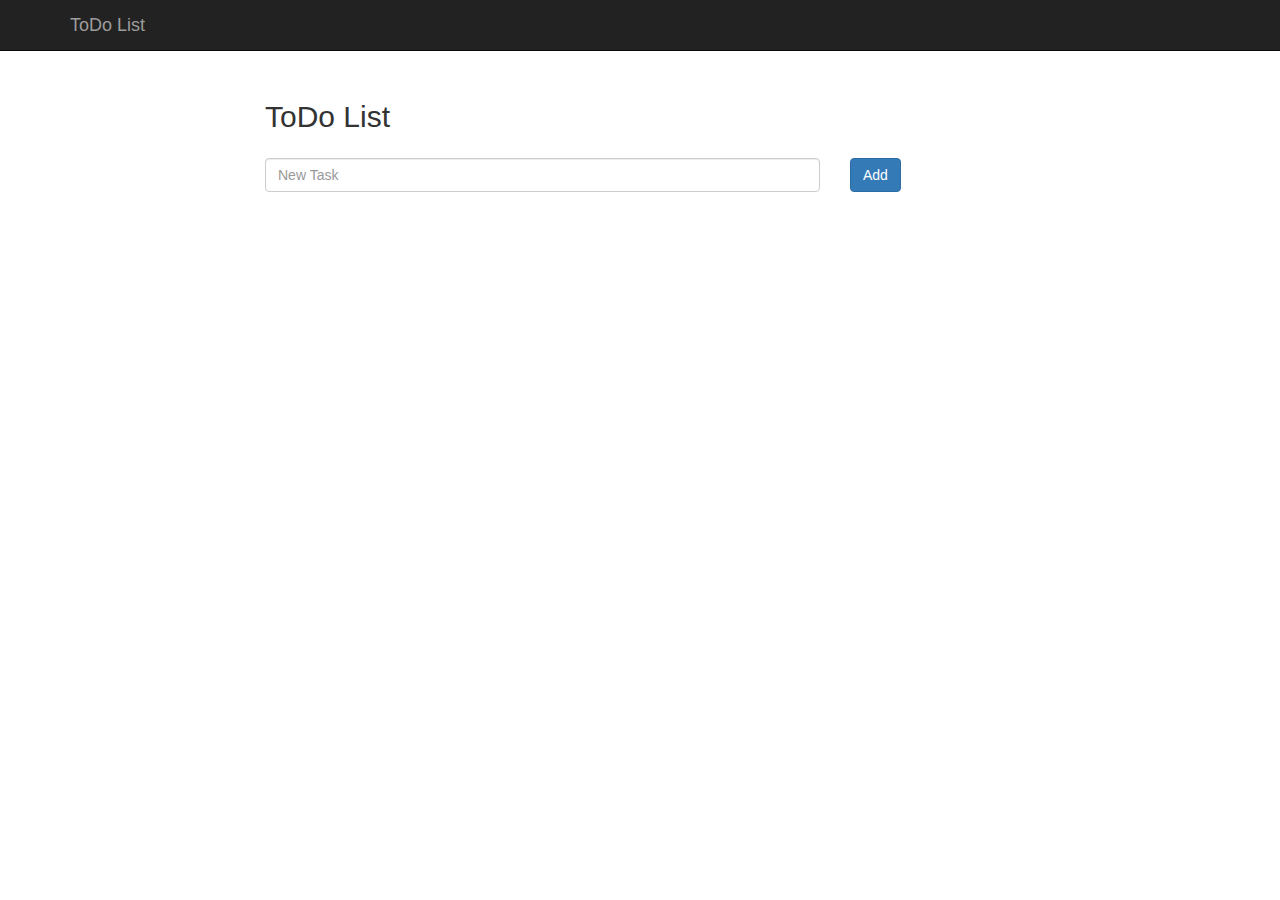
==== todo.html @ 38fd7d15 "working on todolist" ====
<!DOCTYPE html>
<html lang="en">
<head>
  <meta charset="UTF-8">
  <meta name="viewport" content="width=device-width, initial-scale=1.0">
  <meta http-equiv="X-UA-Compatible" content="ie=edge">
  <title>To-Do-List</title>
  <link rel="stylesheet" href="styles.css">
  <link rel="stylesheet" href="https://maxcdn.bootstrapcdn.com/bootstrap/3.3.7/css/bootstrap.min.css" integrity="sha384-BVYiiSIFeK1dGmJRAkycuHAHRg32OmUcww7on3RYdg4Va+PmSTsz/K68vbdEjh4u" crossorigin="anonymous">
</head>
<body>

  <nav class="navbar navbar-inverse navbar-fixed-top">
    <div class="container">
      <div class="navbar-header">
        <span class="navbar-brand" >ToDo List</span>
      </div>
    </div>
  </nav>

  <div class="container">

    <div class="content-area row">
      <div class="col-md-2 col-xs-2 col-lg-2 col-sm-2"></div>

      <div class="col-md-8 col-xs-8 col-lg-8 col-sm-8">
        <h2>ToDo List</h2>

        <div class="row input-area">

          <div class="form-group col-md-9">
            <input type="text" placeholder="New Task" class="form-control" id="addTask">
          </div>
          <div class="form-group col-md-1">
            <button class="btn btn-primary" onclick="toDo.addTaskClick()">Add</button>
          </div>
        </div>

        <ul class="list-group" id="taskList"></ul>
      </div>

      <div class="col-md-2 col-xs-2 col-lg-2 col-sm-2"></div>
    </div>

  </div><!-- /.container -->

  <script src="https://code.jquery.com/jquery-3.2.1.min.js"></script>
  <script src="https://maxcdn.bootstrapcdn.com/bootstrap/3.3.7/js/bootstrap.min.js" integrity="sha384-Tc5IQib027qvyjSMfHjOMaLkfuWVxZxUPnCJA7l2mCWNIpG9mGCD8wGNIcPD7Txa" crossorigin="anonymous"></script>
  <script src="./scripts.js"></script>
</body>
</html>
---- styles.css ----
body {
  padding-top: 50px;
}
.background{
  background-image: url(https://orig00.deviantart.net/0e81/f/2015/106/1/c/the_early_bird__pixel_animation__by_vannbun-d8py54k.gif)
}
.starter-template {
  padding: 40px 15px;
  text-align: center;
}
.content-area {
  margin: 30px;
}
.input-area {
  margin: 25px;
}
.task-text {
  display: flex;
  align-items: center;
  height: 40px;
}
.hidden {
  display: none;
}
.delete-icon-area {
  display: flex;
  align-items: center;
  height: 40px;
}
.delete-icon {
  color: red;
}
.complete {
  text-decoration: line-through;
}
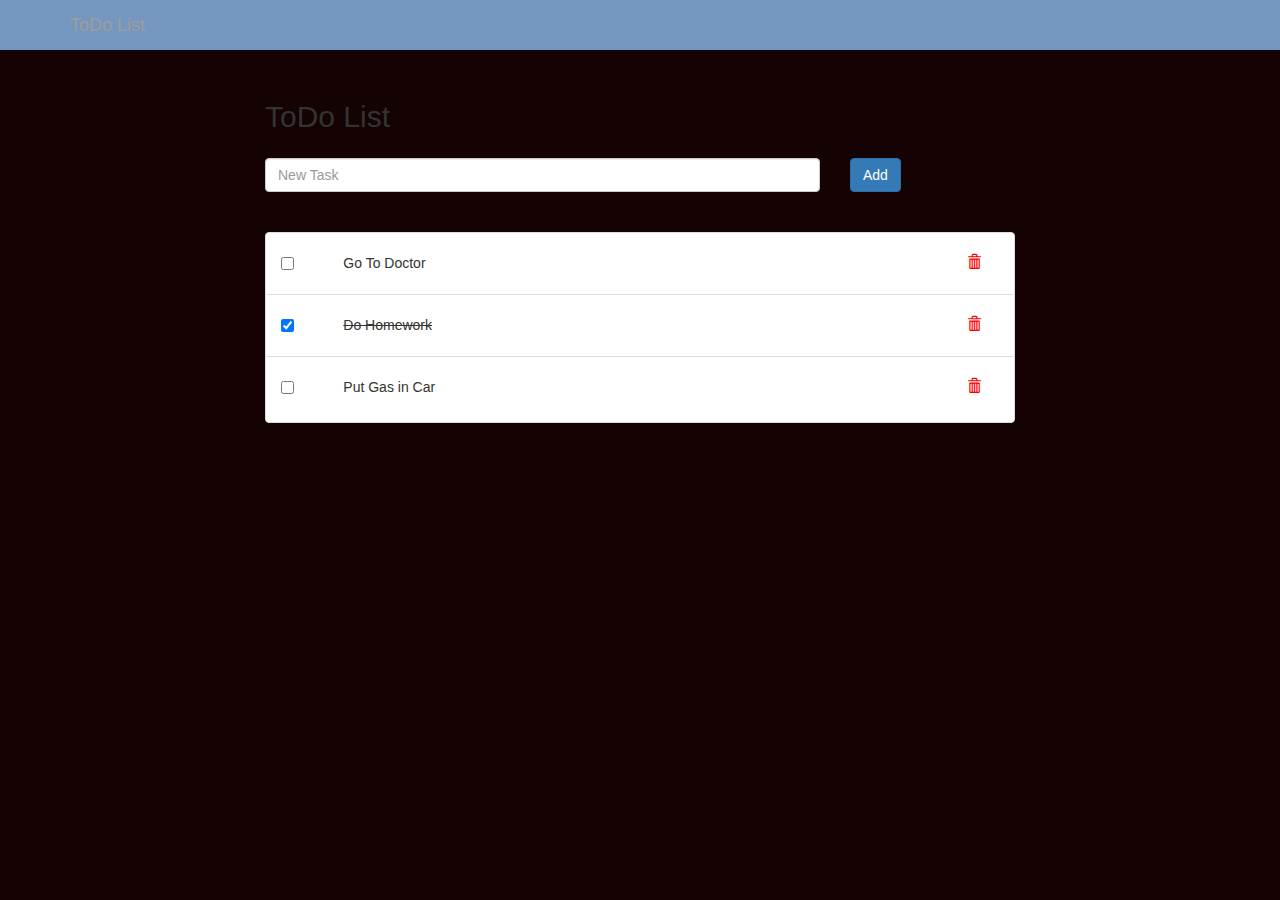
==== commit 0d10ba6f: "done with CSS and Java" ====
--- a/todo.html
+++ b/todo.html
@@ -46,6 +46,6 @@
 
   <script src="https://code.jquery.com/jquery-3.2.1.min.js"></script>
   <script src="https://maxcdn.bootstrapcdn.com/bootstrap/3.3.7/js/bootstrap.min.js" integrity="sha384-Tc5IQib027qvyjSMfHjOMaLkfuWVxZxUPnCJA7l2mCWNIpG9mGCD8wGNIcPD7Txa" crossorigin="anonymous"></script>
-  <script src="./scripts.js"></script>
+  <script src="scripts.js"></script>
 </body>
 </html>--- a/styles.css
+++ b/styles.css
@@ -1,9 +1,13 @@
 
 body {
   padding-top: 50px;
+  background-color: #150202 !important;
 }
-.background{
+.container{
   background-image: url(https://orig00.deviantart.net/0e81/f/2015/106/1/c/the_early_bird__pixel_animation__by_vannbun-d8py54k.gif)
+}
+.navbar-inverse {
+  background-color: #7597bf !important;
 }
 .starter-template {
   padding: 40px 15px;
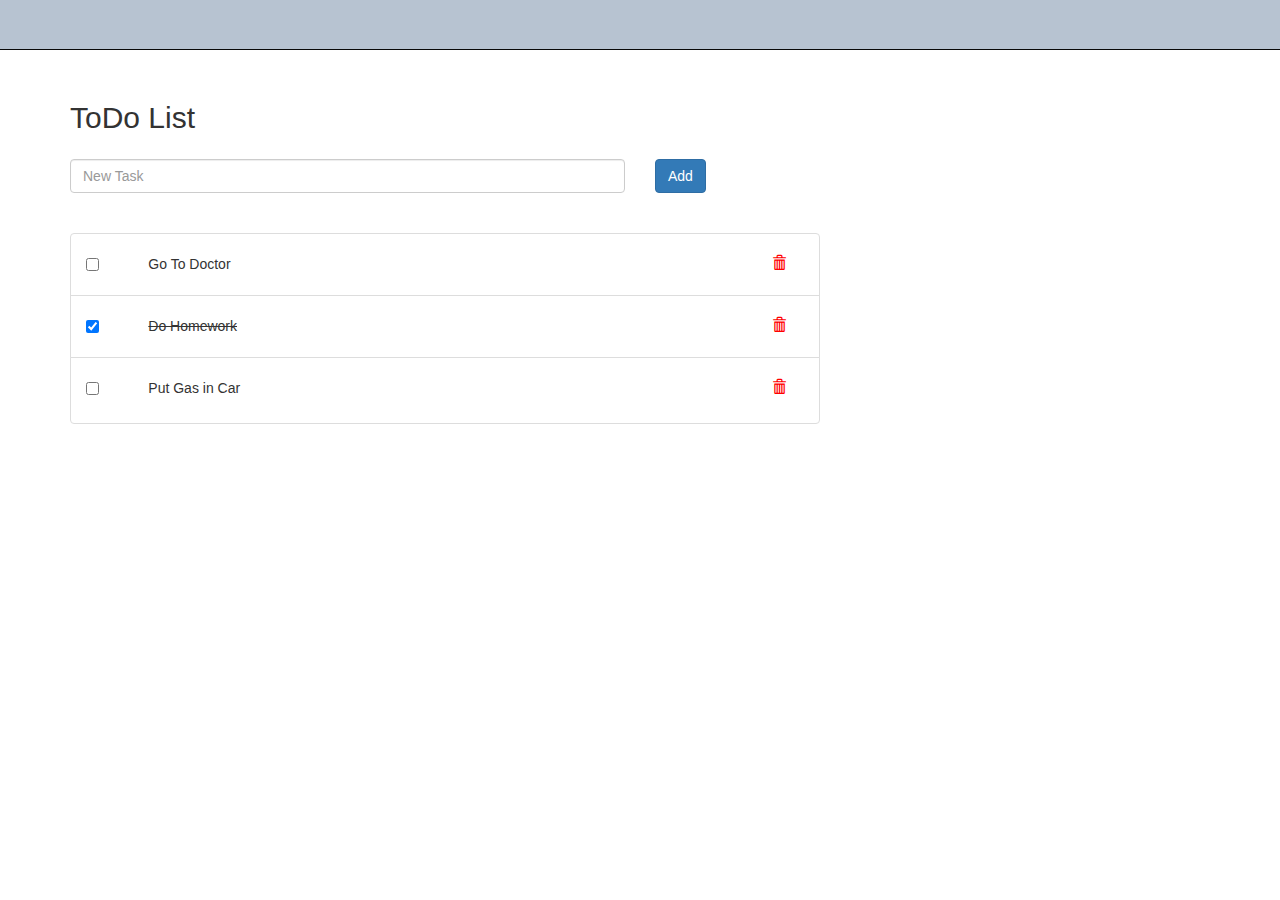
==== commit 7476ac60: "added time" ====
--- a/todo.html
+++ b/todo.html
@@ -11,20 +11,25 @@
 <body>
 
   <nav class="navbar navbar-inverse navbar-fixed-top">
+      <p class="marquee">
+          <span id="dtText"></span>
+      </p>
+  </nav>
+  
     <div class="container">
-      <div class="navbar-header">
-        <span class="navbar-brand" >ToDo List</span>
+      
       </div>
-    </div>
+    
   </nav>
 
   <div class="container">
 
     <div class="content-area row">
-      <div class="col-md-2 col-xs-2 col-lg-2 col-sm-2"></div>
+      <div class="col-md-8 col-xs-8 col-lg-8 col-sm-8"></div>
 
       <div class="col-md-8 col-xs-8 col-lg-8 col-sm-8">
         <h2>ToDo List</h2>
+       
 
         <div class="row input-area">
 
@@ -39,7 +44,7 @@
         <ul class="list-group" id="taskList"></ul>
       </div>
 
-      <div class="col-md-2 col-xs-2 col-lg-2 col-sm-2"></div>
+      <div class="col-md-4 col-xs-4 col-lg-4 col-sm-4"></div>
     </div>
 
   </div><!-- /.container -->
--- a/styles.css
+++ b/styles.css
@@ -1,13 +1,31 @@
 
 body {
   padding-top: 50px;
-  background-color: #150202 !important;
+  
+  background-image: url(https://images.unsplash.com/photo-1533090161767-e6ffed986c88?ixlib=rb-1.2.1&ixid=eyJhcHBfaWQiOjEyMDd9&auto=format&fit=crop&w=1050&q=80);
 }
 .container{
-  background-image: url(https://orig00.deviantart.net/0e81/f/2015/106/1/c/the_early_bird__pixel_animation__by_vannbun-d8py54k.gif)
+
+  
+  background-size: auto;
+
+  
+}
+
+.h2, h2 {
+  font-size: 40px;
+  color: whitesmoke;
+  
+
 }
 .navbar-inverse {
-  background-color: #7597bf !important;
+  background-color: #b7c3d1 !important;
+  
+}
+.navbar-brand{
+  text-align: center;
+  font-family: Impact, Haettenschweiler, 'Arial Narrow Bold', sans-serif;
+
 }
 .starter-template {
   padding: 40px 15px;
@@ -37,4 +55,30 @@
 }
 .complete {
   text-decoration: line-through;
-}+}
+.marquee {
+  width: 350px;
+  margin: 0 auto;
+  background:#b7c3d1 ;
+  white-space: nowrap;
+  overflow: hidden;
+  box-sizing: border-box;
+  color:rgb(0, 0, 0);
+  font-size:18px;
+}
+
+.marquee span {
+  display: inline-block;
+  padding-left: 100%;
+  text-indent: 0;
+  animation: marquee 15s linear infinite;
+}
+
+.marquee span:hover {
+   animation-play-state: paused
+}
+
+@keyframes marquee {
+   0%   { transform: translate(0, 0); }
+   100% { transform: translate(-100%, 0); }
+}
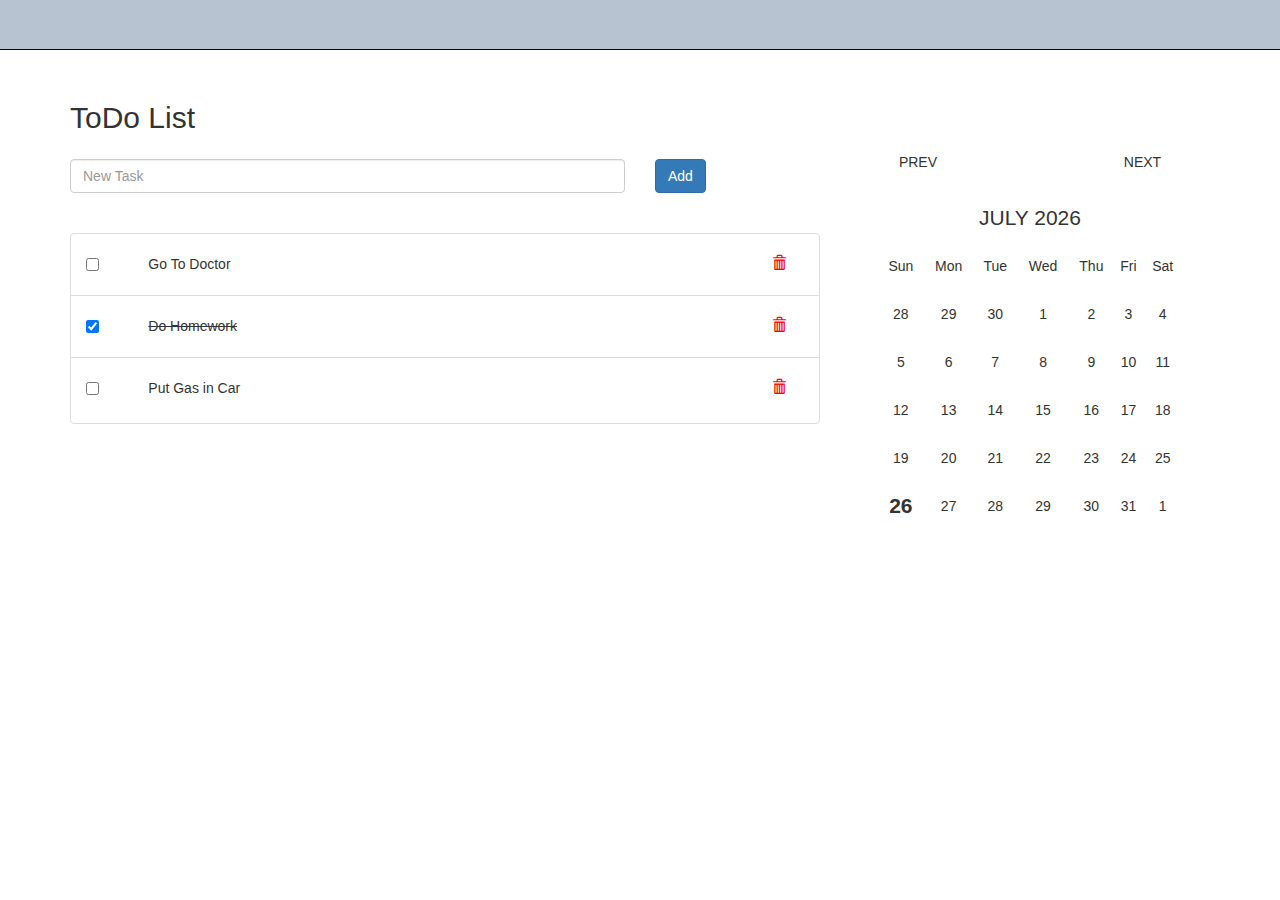
==== commit 75a09430: "added calendar" ====
--- a/todo.html
+++ b/todo.html
@@ -44,7 +44,13 @@
         <ul class="list-group" id="taskList"></ul>
       </div>
 
-      <div class="col-md-4 col-xs-4 col-lg-4 col-sm-4"></div>
+      <div class="col-md-4 col-xs-4 col-lg-4 col-sm-4">
+          <div class="calendar-wrapper">
+              <button id="btnPrev" type="button">Prev</button>
+                <button id="btnNext" type="button">Next</button>
+              <div id="divCal"></div>
+            </div>
+      </div>
     </div>
 
   </div><!-- /.container -->
--- a/styles.css
+++ b/styles.css
@@ -15,7 +15,7 @@
 .h2, h2 {
   font-size: 40px;
   color: whitesmoke;
-  
+
 
 }
 .navbar-inverse {
@@ -82,3 +82,128 @@
    0%   { transform: translate(0, 0); }
    100% { transform: translate(-100%, 0); }
 }
+@main-bg:rgb(40,40,59);
+@calendar-border:rgb(220,220,255);
+@calendar-bg:#fff;
+@calendar-standout:rgb(40,40,59);
+@calendar-color:#444;
+@calendar-fade-color:#c0c0c0;
+@body-color:#444;
+
+html, body {
+  height:100%;
+}
+body {
+  font-size:100%;
+  line-height:1.5;
+  font-family: "Roboto Condensed", sans-serif;
+  background:@main-bg;
+}
+
+*, *:before, *:after {
+  box-sizing:border-box;
+}
+
+.group {
+  &:after {
+    content: "";
+    display: table;
+    clear: both;
+  }
+}
+
+img {
+  max-width:100%;
+  height:auto;
+  vertical-align:baseline;
+}
+
+a {
+  text-decoration:none;
+}
+
+.max(@maxWidth;
+  @rules) {
+    @media only screen and (max-width: @maxWidth) {
+      @rules();
+    }
+  }
+
+.min(@minWidth;
+  @rules) {
+    @media only screen and (min-width: @minWidth) {
+      @rules();
+    }
+  }
+
+
+.calendar-wrapper {
+  width:360px;
+  margin:3em auto;
+  padding:2em;
+  border:1px solid @calendar-border;
+  border-radius:5px;
+  background:@calendar-bg;
+  
+}
+table {
+  clear:both;
+  width:100%;
+ 
+}
+td {
+  height:48px;
+  text-align:center;
+  vertical-align:middle;
+  border-right:1px solid @calendar-border;
+  border-top:1px solid @calendar-border;
+  width:100% / 7;
+}
+td.not-current {
+  color:@calendar-fade-color;;
+}
+td.normal {}
+td.today {
+  font-weight:700;
+  color:@calendar-standout;
+  font-size:1.5em;
+}
+thead td {
+  border:none;
+  color:@calendar-standout;
+  text-transform:uppercase;
+  font-size:1.5em;
+}
+#btnPrev {
+  float:left;
+  margin-bottom:20px;
+  &:before {
+    content:'\f104';
+    font-family:FontAwesome;
+    padding-right:4px;
+  }
+}
+#btnNext {
+  float:right;
+  margin-bottom:20px;
+  &:after {
+    content:'\f105';
+    font-family:FontAwesome;
+    padding-left:4px;
+  }
+}
+#btnPrev, #btnNext {
+  background:transparent;
+  border:none;
+  outline:none;
+  font-size:1em;
+  color:@calendar-fade-color;
+  cursor:pointer;
+  font-family:"Roboto Condensed", sans-serif;
+  text-transform:uppercase;
+  transition:all 0.3s ease;
+  &:hover {
+    color:@calendar-standout;
+    font-weight:bold;
+  }
+}